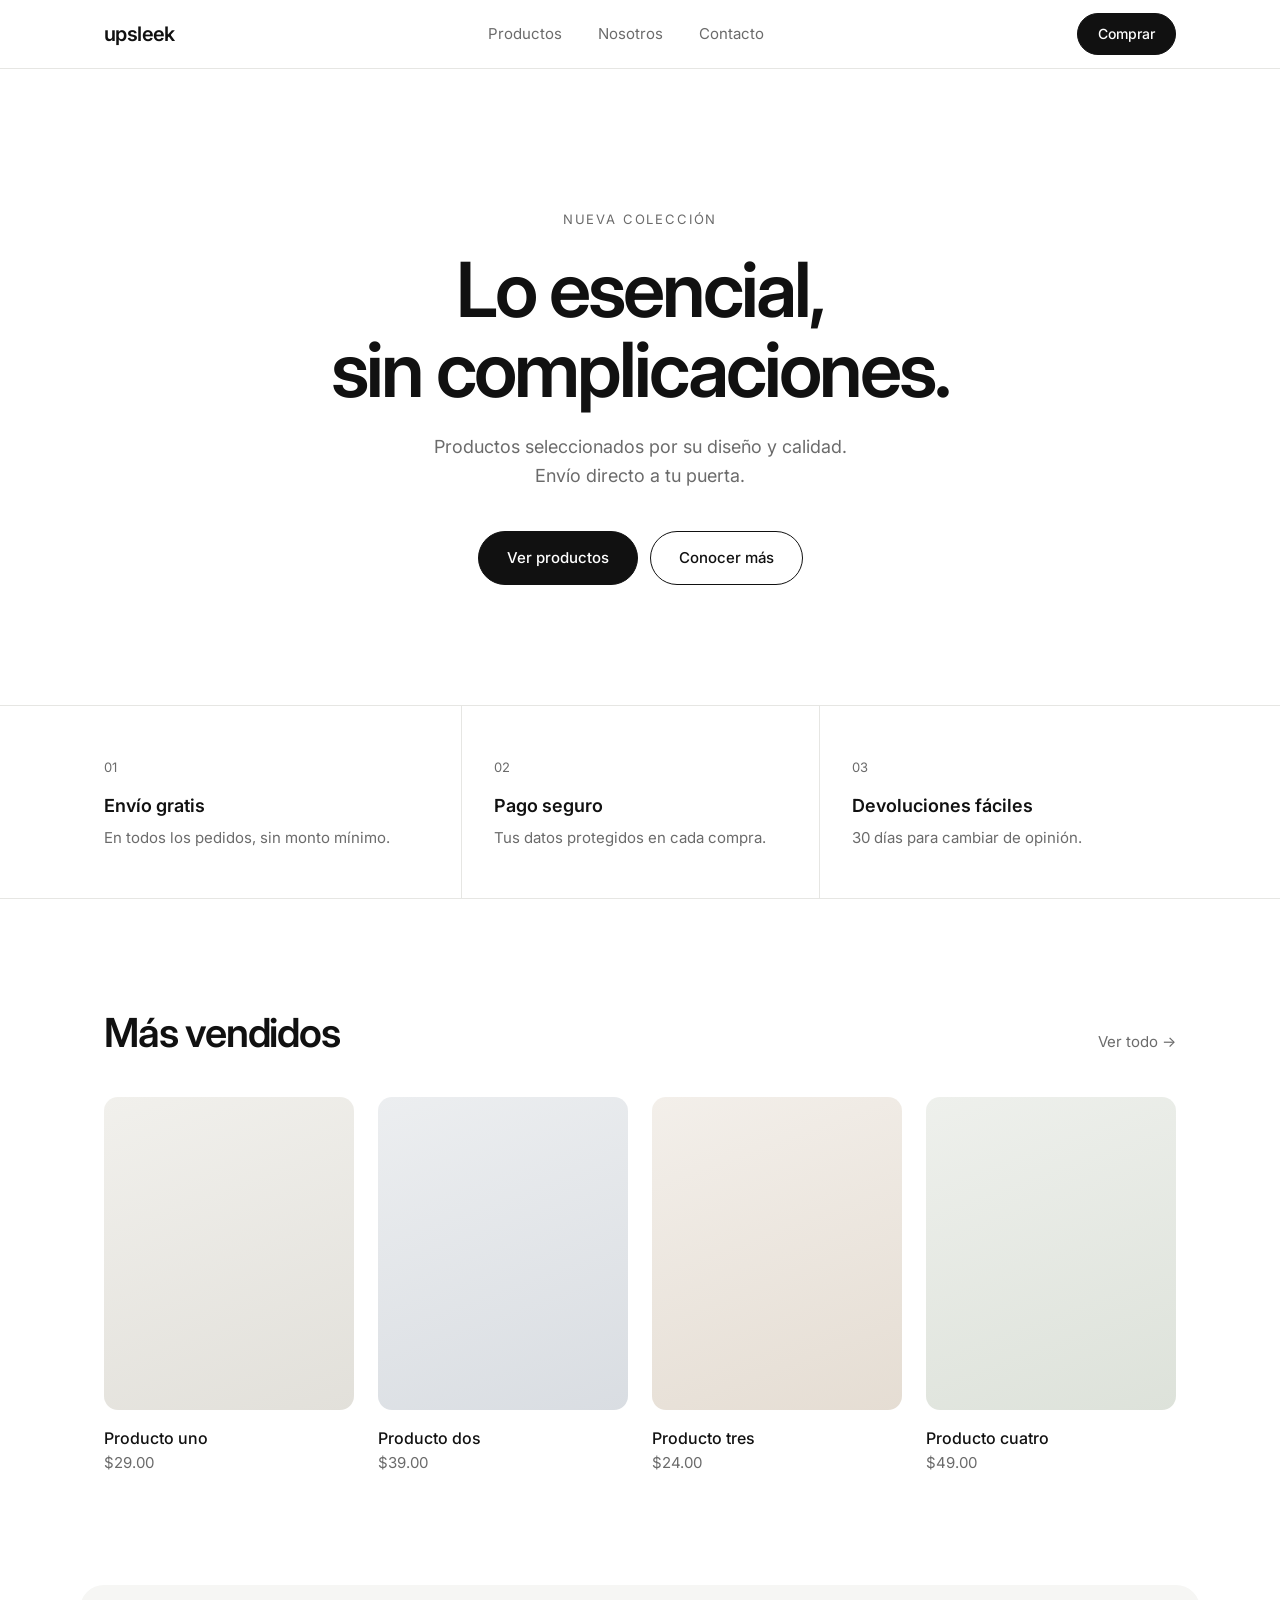
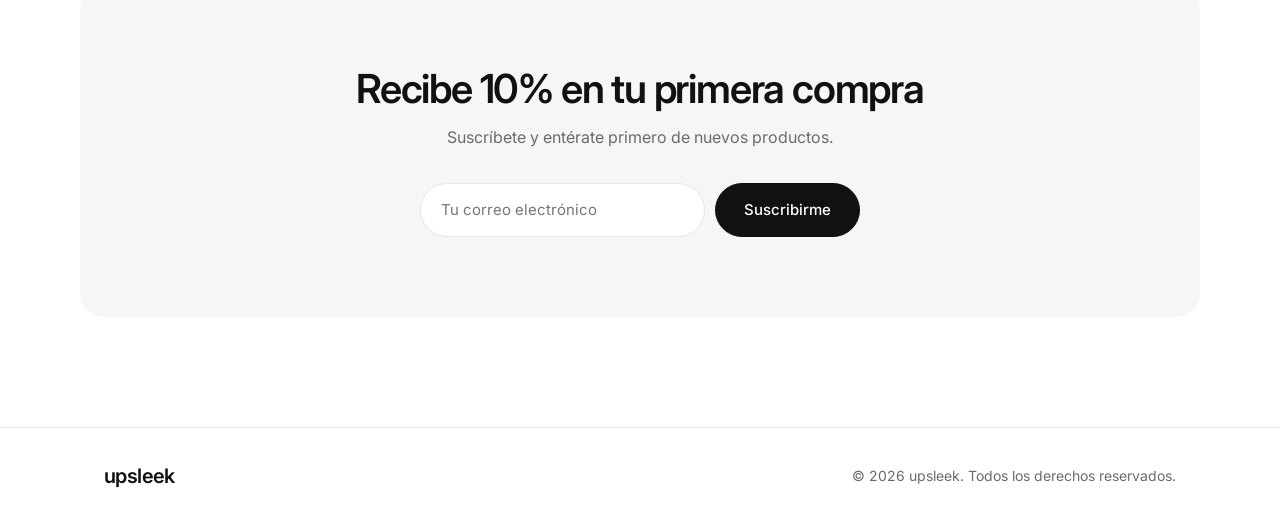
==== index.html @ 255a9064 "Add minimalist landing page for upsleek Co-Authored-By: Claude Opus 5.5 <noreply@anthropic.com> Clau" ====
<!DOCTYPE html>
<html lang="es">
<head>
  <meta charset="UTF-8">
  <meta name="viewport" content="width=device-width, initial-scale=1.0">
  <title>upsleek — Productos esenciales, diseño simple</title>
  <meta name="description" content="upsleek: productos seleccionados con diseño minimalista y envío a todo el país.">
  <link rel="preconnect" href="https://fonts.googleapis.com">
  <link rel="preconnect" href="https://fonts.gstatic.com" crossorigin>
  <link href="https://fonts.googleapis.com/css2?family=Inter:wght@400;500;600&display=swap" rel="stylesheet">
  <link rel="stylesheet" href="styles.css">
</head>
<body>

  <header class="nav">
    <div class="container nav__inner">
      <a href="#" class="logo">upsleek</a>
      <nav class="nav__links">
        <a href="#productos">Productos</a>
        <a href="#nosotros">Nosotros</a>
        <a href="#contacto">Contacto</a>
      </nav>
      <a href="#productos" class="btn btn--small">Comprar</a>
    </div>
  </header>

  <main>
    <!-- Hero -->
    <section class="hero">
      <div class="container hero__inner">
        <p class="eyebrow">Nueva colección</p>
        <h1>Lo esencial,<br>sin complicaciones.</h1>
        <p class="hero__text">
          Productos seleccionados por su diseño y calidad. Envío directo a tu puerta.
        </p>
        <div class="hero__actions">
          <a href="#productos" class="btn">Ver productos</a>
          <a href="#nosotros" class="btn btn--ghost">Conocer más</a>
        </div>
      </div>
    </section>

    <!-- Beneficios -->
    <section class="features" id="nosotros">
      <div class="container features__grid">
        <div class="feature">
          <span class="feature__num">01</span>
          <h3>Envío gratis</h3>
          <p>En todos los pedidos, sin monto mínimo.</p>
        </div>
        <div class="feature">
          <span class="feature__num">02</span>
          <h3>Pago seguro</h3>
          <p>Tus datos protegidos en cada compra.</p>
        </div>
        <div class="feature">
          <span class="feature__num">03</span>
          <h3>Devoluciones fáciles</h3>
          <p>30 días para cambiar de opinión.</p>
        </div>
      </div>
    </section>

    <!-- Productos -->
    <section class="products" id="productos">
      <div class="container">
        <div class="section-head">
          <h2>Más vendidos</h2>
          <a href="#" class="link">Ver todo →</a>
        </div>
        <div class="products__grid">
          <article class="product">
            <div class="product__img product__img--1"></div>
            <h3>Producto uno</h3>
            <p class="product__price">$29.00</p>
          </article>
          <article class="product">
            <div class="product__img product__img--2"></div>
            <h3>Producto dos</h3>
            <p class="product__price">$39.00</p>
          </article>
          <article class="product">
            <div class="product__img product__img--3"></div>
            <h3>Producto tres</h3>
            <p class="product__price">$24.00</p>
          </article>
          <article class="product">
            <div class="product__img product__img--4"></div>
            <h3>Producto cuatro</h3>
            <p class="product__price">$49.00</p>
          </article>
        </div>
      </div>
    </section>

    <!-- Newsletter -->
    <section class="cta" id="contacto">
      <div class="container cta__inner">
        <h2>Recibe 10% en tu primera compra</h2>
        <p>Suscríbete y entérate primero de nuevos productos.</p>
        <form class="cta__form" onsubmit="event.preventDefault(); this.innerHTML = '<p class=&quot;cta__thanks&quot;>¡Gracias por suscribirte!</p>';">
          <input type="email" placeholder="Tu correo electrónico" required aria-label="Correo electrónico">
          <button type="submit" class="btn">Suscribirme</button>
        </form>
      </div>
    </section>
  </main>

  <footer class="footer">
    <div class="container footer__inner">
      <span class="logo">upsleek</span>
      <p>© 2026 upsleek. Todos los derechos reservados.</p>
    </div>
  </footer>

</body>
</html>
---- styles.css ----
:root {
  --bg: #ffffff;
  --bg-soft: #f6f6f4;
  --text: #111111;
  --muted: #6b6b6b;
  --border: #e6e6e3;
  --radius: 14px;
  --max: 1120px;
}

* { box-sizing: border-box; margin: 0; padding: 0; }

html { scroll-behavior: smooth; }

body {
  font-family: "Inter", system-ui, -apple-system, sans-serif;
  background: var(--bg);
  color: var(--text);
  line-height: 1.6;
  -webkit-font-smoothing: antialiased;
}

a { color: inherit; text-decoration: none; }

.container {
  width: 100%;
  max-width: var(--max);
  margin: 0 auto;
  padding: 0 24px;
}

/* Botones */
.btn {
  display: inline-block;
  background: var(--text);
  color: var(--bg);
  border: 1px solid var(--text);
  padding: 14px 28px;
  border-radius: 999px;
  font: inherit;
  font-weight: 500;
  font-size: 15px;
  cursor: pointer;
  transition: opacity .2s ease, background .2s ease, color .2s ease;
}
.btn:hover { opacity: .85; }
.btn--small { padding: 9px 20px; font-size: 14px; }
.btn--ghost { background: transparent; color: var(--text); }
.btn--ghost:hover { background: var(--text); color: var(--bg); opacity: 1; }

/* Navegación */
.nav {
  position: sticky;
  top: 0;
  z-index: 10;
  background: rgba(255, 255, 255, .85);
  backdrop-filter: blur(10px);
  border-bottom: 1px solid var(--border);
}
.nav__inner {
  display: flex;
  align-items: center;
  justify-content: space-between;
  height: 68px;
}
.logo {
  font-weight: 600;
  font-size: 20px;
  letter-spacing: -0.03em;
}
.nav__links { display: flex; gap: 36px; }
.nav__links a { font-size: 15px; color: var(--muted); transition: color .2s; }
.nav__links a:hover { color: var(--text); }

/* Hero */
.hero { padding: 140px 0 120px; text-align: center; }
.eyebrow {
  font-size: 13px;
  text-transform: uppercase;
  letter-spacing: .14em;
  color: var(--muted);
  margin-bottom: 20px;
}
.hero h1 {
  font-size: clamp(40px, 7vw, 76px);
  font-weight: 600;
  line-height: 1.05;
  letter-spacing: -0.04em;
}
.hero__text {
  max-width: 460px;
  margin: 24px auto 40px;
  font-size: 18px;
  color: var(--muted);
}
.hero__actions { display: flex; gap: 12px; justify-content: center; flex-wrap: wrap; }

/* Beneficios */
.features {
  border-top: 1px solid var(--border);
  border-bottom: 1px solid var(--border);
}
.features__grid {
  display: grid;
  grid-template-columns: repeat(3, 1fr);
}
.feature { padding: 48px 32px; }
.feature:first-child { padding-left: 0; }
.feature + .feature { border-left: 1px solid var(--border); }
.feature__num { font-size: 13px; color: var(--muted); }
.feature h3 { font-size: 18px; font-weight: 600; margin: 12px 0 6px; }
.feature p { color: var(--muted); font-size: 15px; }

/* Productos */
.products { padding: 110px 0; }
.section-head {
  display: flex;
  align-items: baseline;
  justify-content: space-between;
  margin-bottom: 40px;
}
.section-head h2, .cta h2 {
  font-size: clamp(28px, 4vw, 40px);
  font-weight: 600;
  line-height: 1.2;
  letter-spacing: -0.03em;
}
.link { font-size: 15px; color: var(--muted); }
.link:hover { color: var(--text); }

.products__grid {
  display: grid;
  grid-template-columns: repeat(4, 1fr);
  gap: 24px;
}
.product { cursor: pointer; }
.product__img {
  aspect-ratio: 4 / 5;
  border-radius: var(--radius);
  background: var(--bg-soft);
  margin-bottom: 16px;
  transition: transform .4s ease;
}
.product:hover .product__img { transform: scale(1.02); }
/* Reemplaza estos fondos con imágenes reales: background: url('img/producto.jpg') center/cover; */
.product__img--1 { background: linear-gradient(160deg, #f1f0ec, #e2e0da); }
.product__img--2 { background: linear-gradient(160deg, #eceef0, #d9dde2); }
.product__img--3 { background: linear-gradient(160deg, #f3efea, #e5ddd3); }
.product__img--4 { background: linear-gradient(160deg, #eef0ec, #dde2da); }
.product h3 { font-size: 16px; font-weight: 500; }
.product__price { color: var(--muted); font-size: 15px; }

/* Newsletter */
.cta { padding: 0 0 110px; }
.cta__inner {
  background: var(--bg-soft);
  border-radius: 24px;
  padding: 80px 24px;
  text-align: center;
}
.cta__inner > p { color: var(--muted); margin: 12px 0 32px; }
.cta__form {
  display: flex;
  gap: 10px;
  max-width: 440px;
  margin: 0 auto;
}
.cta__form input {
  flex: 1;
  min-width: 0;
  padding: 14px 20px;
  border: 1px solid var(--border);
  border-radius: 999px;
  background: var(--bg);
  font: inherit;
  font-size: 15px;
  outline: none;
}
.cta__form input:focus { border-color: var(--text); }
.cta__thanks { width: 100%; font-weight: 500; }

/* Footer */
.footer { border-top: 1px solid var(--border); padding: 32px 0; }
.footer__inner {
  display: flex;
  justify-content: space-between;
  align-items: center;
  gap: 16px;
}
.footer p { color: var(--muted); font-size: 14px; }

/* Responsive */
@media (max-width: 860px) {
  .products__grid { grid-template-columns: repeat(2, 1fr); }
  .features__grid { grid-template-columns: 1fr; }
  .feature + .feature { border-left: none; border-top: 1px solid var(--border); }
  .feature, .feature:first-child { padding: 32px 0; }
}

@media (max-width: 600px) {
  .nav__links { display: none; }
  .hero { padding: 96px 0 80px; }
  .products { padding: 80px 0; }
  .products__grid { gap: 16px; }
  .cta__inner { padding: 56px 20px; }
  .cta__form { flex-direction: column; }
  .footer__inner { flex-direction: column; text-align: center; }
}
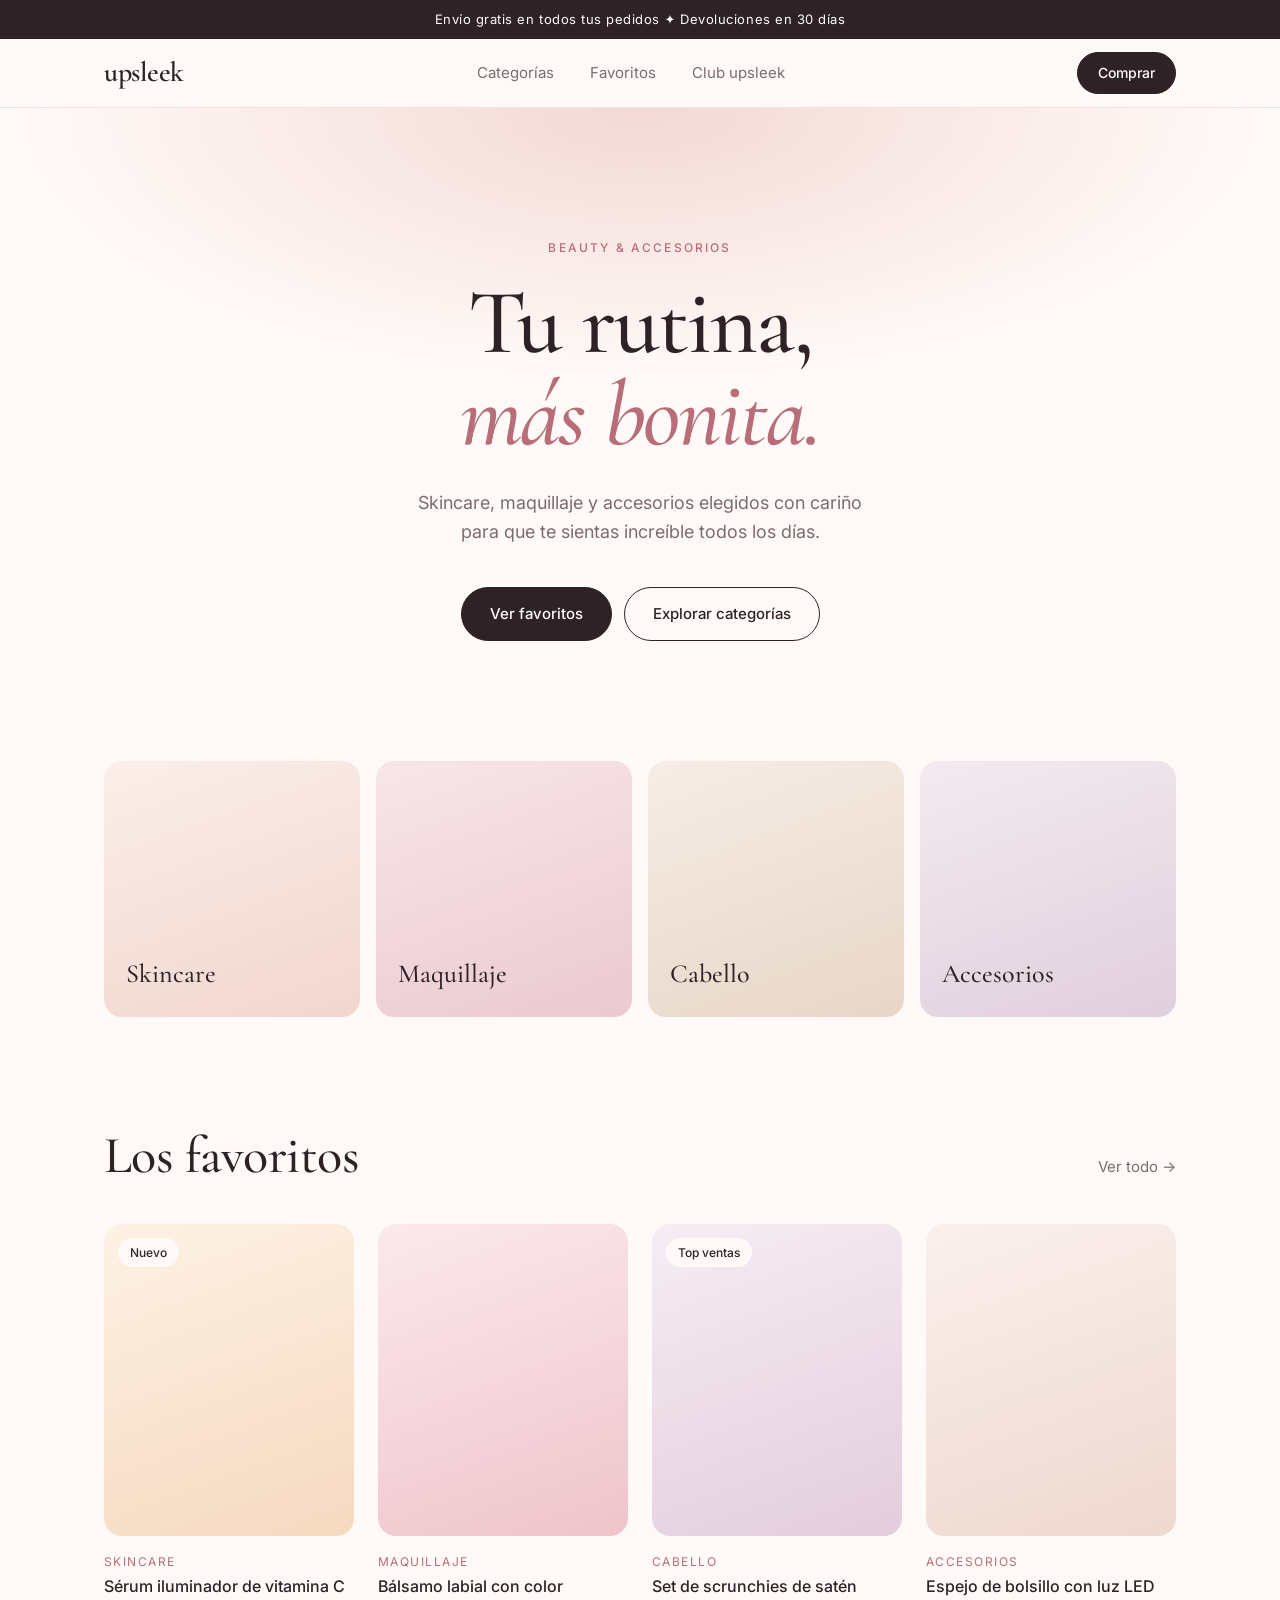
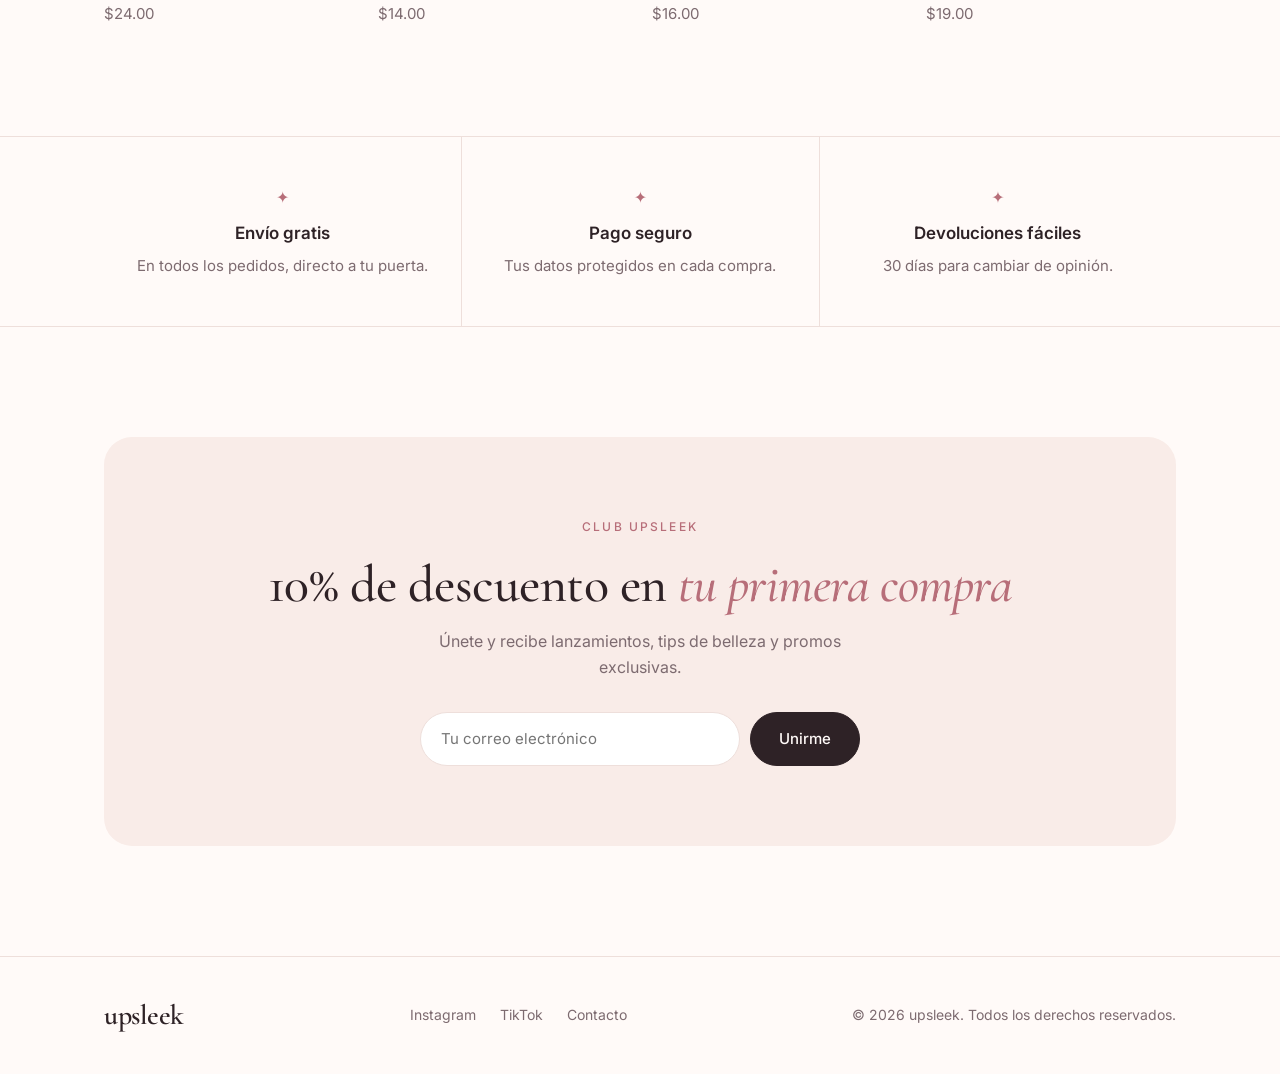
==== commit c65e8df5: "Restyle landing page for beauty and accessories niche Soft blush palette, serif headings, category g" ====
--- a/index.html
+++ b/index.html
@@ -3,22 +3,24 @@
 <head>
   <meta charset="UTF-8">
   <meta name="viewport" content="width=device-width, initial-scale=1.0">
-  <title>upsleek — Productos esenciales, diseño simple</title>
-  <meta name="description" content="upsleek: productos seleccionados con diseño minimalista y envío a todo el país.">
+  <title>upsleek — Beauty & accesorios</title>
+  <meta name="description" content="upsleek: productos de belleza, skincare y accesorios seleccionados para ti. Envío directo a tu puerta.">
   <link rel="preconnect" href="https://fonts.googleapis.com">
   <link rel="preconnect" href="https://fonts.gstatic.com" crossorigin>
-  <link href="https://fonts.googleapis.com/css2?family=Inter:wght@400;500;600&display=swap" rel="stylesheet">
+  <link href="https://fonts.googleapis.com/css2?family=Cormorant+Garamond:ital,wght@0,500;0,600;1,500&family=Inter:wght@400;500;600&display=swap" rel="stylesheet">
   <link rel="stylesheet" href="styles.css">
 </head>
 <body>
+
+  <div class="announcement">Envío gratis en todos tus pedidos ✦ Devoluciones en 30 días</div>
 
   <header class="nav">
     <div class="container nav__inner">
       <a href="#" class="logo">upsleek</a>
       <nav class="nav__links">
-        <a href="#productos">Productos</a>
-        <a href="#nosotros">Nosotros</a>
-        <a href="#contacto">Contacto</a>
+        <a href="#categorias">Categorías</a>
+        <a href="#productos">Favoritos</a>
+        <a href="#contacto">Club upsleek</a>
       </nav>
       <a href="#productos" class="btn btn--small">Comprar</a>
     </div>
@@ -28,35 +30,34 @@
     <!-- Hero -->
     <section class="hero">
       <div class="container hero__inner">
-        <p class="eyebrow">Nueva colección</p>
-        <h1>Lo esencial,<br>sin complicaciones.</h1>
+        <p class="eyebrow">Beauty &amp; accesorios</p>
+        <h1>Tu rutina,<br><em>más bonita.</em></h1>
         <p class="hero__text">
-          Productos seleccionados por su diseño y calidad. Envío directo a tu puerta.
+          Skincare, maquillaje y accesorios elegidos con cariño para que te sientas increíble todos los días.
         </p>
         <div class="hero__actions">
-          <a href="#productos" class="btn">Ver productos</a>
-          <a href="#nosotros" class="btn btn--ghost">Conocer más</a>
+          <a href="#productos" class="btn">Ver favoritos</a>
+          <a href="#categorias" class="btn btn--ghost">Explorar categorías</a>
         </div>
       </div>
     </section>
 
-    <!-- Beneficios -->
-    <section class="features" id="nosotros">
-      <div class="container features__grid">
-        <div class="feature">
-          <span class="feature__num">01</span>
-          <h3>Envío gratis</h3>
-          <p>En todos los pedidos, sin monto mínimo.</p>
-        </div>
-        <div class="feature">
-          <span class="feature__num">02</span>
-          <h3>Pago seguro</h3>
-          <p>Tus datos protegidos en cada compra.</p>
-        </div>
-        <div class="feature">
-          <span class="feature__num">03</span>
-          <h3>Devoluciones fáciles</h3>
-          <p>30 días para cambiar de opinión.</p>
+    <!-- Categorías -->
+    <section class="categories" id="categorias">
+      <div class="container">
+        <div class="categories__grid">
+          <a href="#productos" class="category category--1">
+            <span>Skincare</span>
+          </a>
+          <a href="#productos" class="category category--2">
+            <span>Maquillaje</span>
+          </a>
+          <a href="#productos" class="category category--3">
+            <span>Cabello</span>
+          </a>
+          <a href="#productos" class="category category--4">
+            <span>Accesorios</span>
+          </a>
         </div>
       </div>
     </section>
@@ -65,43 +66,71 @@
     <section class="products" id="productos">
       <div class="container">
         <div class="section-head">
-          <h2>Más vendidos</h2>
+          <h2>Los favoritos</h2>
           <a href="#" class="link">Ver todo →</a>
         </div>
         <div class="products__grid">
           <article class="product">
-            <div class="product__img product__img--1"></div>
-            <h3>Producto uno</h3>
-            <p class="product__price">$29.00</p>
+            <div class="product__img product__img--1"><span class="tag">Nuevo</span></div>
+            <p class="product__cat">Skincare</p>
+            <h3>Sérum iluminador de vitamina C</h3>
+            <p class="product__price">$24.00</p>
           </article>
           <article class="product">
             <div class="product__img product__img--2"></div>
-            <h3>Producto dos</h3>
-            <p class="product__price">$39.00</p>
+            <p class="product__cat">Maquillaje</p>
+            <h3>Bálsamo labial con color</h3>
+            <p class="product__price">$14.00</p>
           </article>
           <article class="product">
-            <div class="product__img product__img--3"></div>
-            <h3>Producto tres</h3>
-            <p class="product__price">$24.00</p>
+            <div class="product__img product__img--3"><span class="tag">Top ventas</span></div>
+            <p class="product__cat">Cabello</p>
+            <h3>Set de scrunchies de satén</h3>
+            <p class="product__price">$16.00</p>
           </article>
           <article class="product">
             <div class="product__img product__img--4"></div>
-            <h3>Producto cuatro</h3>
-            <p class="product__price">$49.00</p>
+            <p class="product__cat">Accesorios</p>
+            <h3>Espejo de bolsillo con luz LED</h3>
+            <p class="product__price">$19.00</p>
           </article>
+        </div>
+      </div>
+    </section>
+
+    <!-- Beneficios -->
+    <section class="features">
+      <div class="container features__grid">
+        <div class="feature">
+          <span class="feature__icon">✦</span>
+          <h3>Envío gratis</h3>
+          <p>En todos los pedidos, directo a tu puerta.</p>
+        </div>
+        <div class="feature">
+          <span class="feature__icon">✦</span>
+          <h3>Pago seguro</h3>
+          <p>Tus datos protegidos en cada compra.</p>
+        </div>
+        <div class="feature">
+          <span class="feature__icon">✦</span>
+          <h3>Devoluciones fáciles</h3>
+          <p>30 días para cambiar de opinión.</p>
         </div>
       </div>
     </section>
 
     <!-- Newsletter -->
     <section class="cta" id="contacto">
-      <div class="container cta__inner">
-        <h2>Recibe 10% en tu primera compra</h2>
-        <p>Suscríbete y entérate primero de nuevos productos.</p>
-        <form class="cta__form" onsubmit="event.preventDefault(); this.innerHTML = '<p class=&quot;cta__thanks&quot;>¡Gracias por suscribirte!</p>';">
-          <input type="email" placeholder="Tu correo electrónico" required aria-label="Correo electrónico">
-          <button type="submit" class="btn">Suscribirme</button>
-        </form>
+      <div class="container">
+        <div class="cta__inner">
+          <p class="eyebrow">Club upsleek</p>
+          <h2>10% de descuento en <em>tu primera compra</em></h2>
+          <p class="cta__text">Únete y recibe lanzamientos, tips de belleza y promos exclusivas.</p>
+          <form class="cta__form" onsubmit="event.preventDefault(); this.innerHTML = '<p class=&quot;cta__thanks&quot;>¡Bienvenida al club! Revisa tu correo ✦</p>';">
+            <input type="email" placeholder="Tu correo electrónico" required aria-label="Correo electrónico">
+            <button type="submit" class="btn">Unirme</button>
+          </form>
+        </div>
       </div>
     </section>
   </main>
@@ -109,6 +138,11 @@
   <footer class="footer">
     <div class="container footer__inner">
       <span class="logo">upsleek</span>
+      <nav class="footer__links">
+        <a href="#">Instagram</a>
+        <a href="#">TikTok</a>
+        <a href="#">Contacto</a>
+      </nav>
       <p>© 2026 upsleek. Todos los derechos reservados.</p>
     </div>
   </footer>
--- a/styles.css
+++ b/styles.css
@@ -1,11 +1,14 @@
 :root {
-  --bg: #ffffff;
-  --bg-soft: #f6f6f4;
-  --text: #111111;
-  --muted: #6b6b6b;
-  --border: #e6e6e3;
-  --radius: 14px;
+  --bg: #fffaf8;          /* crema */
+  --bg-soft: #f9ece8;     /* rosa muy suave */
+  --blush: #f3d9d4;       /* rosa pálido */
+  --accent: #b76e79;      /* rosa empolvado */
+  --text: #2e2226;        /* ciruela oscuro */
+  --muted: #7d6b70;
+  --border: #eedfdb;
+  --radius: 18px;
   --max: 1120px;
+  --serif: "Cormorant Garamond", Georgia, serif;
 }
 
 * { box-sizing: border-box; margin: 0; padding: 0; }
@@ -21,6 +24,8 @@
 }
 
 a { color: inherit; text-decoration: none; }
+
+em { font-style: italic; color: var(--accent); }
 
 .container {
   width: 100%;
@@ -41,19 +46,29 @@
   font-weight: 500;
   font-size: 15px;
   cursor: pointer;
-  transition: opacity .2s ease, background .2s ease, color .2s ease;
-}
-.btn:hover { opacity: .85; }
+  transition: background .2s ease, color .2s ease, border-color .2s ease;
+}
+.btn:hover { background: var(--accent); border-color: var(--accent); }
 .btn--small { padding: 9px 20px; font-size: 14px; }
 .btn--ghost { background: transparent; color: var(--text); }
-.btn--ghost:hover { background: var(--text); color: var(--bg); opacity: 1; }
+.btn--ghost:hover { background: var(--text); border-color: var(--text); color: var(--bg); }
+
+/* Barra de anuncio */
+.announcement {
+  background: var(--text);
+  color: var(--bg);
+  text-align: center;
+  font-size: 13px;
+  letter-spacing: .04em;
+  padding: 9px 16px;
+}
 
 /* Navegación */
 .nav {
   position: sticky;
   top: 0;
   z-index: 10;
-  background: rgba(255, 255, 255, .85);
+  background: rgba(255, 250, 248, .88);
   backdrop-filter: blur(10px);
   border-bottom: 1px solid var(--border);
 }
@@ -64,36 +79,127 @@
   height: 68px;
 }
 .logo {
+  font-family: var(--serif);
   font-weight: 600;
-  font-size: 20px;
-  letter-spacing: -0.03em;
+  font-size: 28px;
+  letter-spacing: -0.01em;
 }
 .nav__links { display: flex; gap: 36px; }
 .nav__links a { font-size: 15px; color: var(--muted); transition: color .2s; }
-.nav__links a:hover { color: var(--text); }
+.nav__links a:hover { color: var(--accent); }
 
 /* Hero */
-.hero { padding: 140px 0 120px; text-align: center; }
+.hero {
+  padding: 130px 0 120px;
+  text-align: center;
+  background: radial-gradient(ellipse 70% 60% at 50% 0%, var(--blush), transparent 70%);
+}
 .eyebrow {
-  font-size: 13px;
+  font-size: 12px;
   text-transform: uppercase;
-  letter-spacing: .14em;
-  color: var(--muted);
+  letter-spacing: .18em;
+  color: var(--accent);
+  font-weight: 500;
   margin-bottom: 20px;
 }
 .hero h1 {
-  font-size: clamp(40px, 7vw, 76px);
-  font-weight: 600;
-  line-height: 1.05;
-  letter-spacing: -0.04em;
+  font-family: var(--serif);
+  font-size: clamp(48px, 8vw, 92px);
+  font-weight: 500;
+  line-height: 1;
+  letter-spacing: -0.02em;
 }
 .hero__text {
-  max-width: 460px;
-  margin: 24px auto 40px;
+  max-width: 480px;
+  margin: 28px auto 40px;
   font-size: 18px;
   color: var(--muted);
 }
 .hero__actions { display: flex; gap: 12px; justify-content: center; flex-wrap: wrap; }
+
+/* Categorías */
+.categories__grid {
+  display: grid;
+  grid-template-columns: repeat(4, 1fr);
+  gap: 16px;
+}
+.category {
+  aspect-ratio: 1 / 1;
+  border-radius: var(--radius);
+  display: flex;
+  align-items: flex-end;
+  padding: 22px;
+  transition: transform .3s ease;
+}
+.category:hover { transform: translateY(-4px); }
+.category span {
+  font-family: var(--serif);
+  font-size: 26px;
+  font-weight: 500;
+}
+/* Reemplaza estos fondos con fotos: background: url('img/skincare.jpg') center/cover; */
+.category--1 { background: linear-gradient(160deg, #fbeee9, #f2d6cf); }
+.category--2 { background: linear-gradient(160deg, #f8e6ea, #ebc9d1); }
+.category--3 { background: linear-gradient(160deg, #f6ede6, #e8d6c8); }
+.category--4 { background: linear-gradient(160deg, #f3ebf1, #e0cfdc); }
+
+/* Productos */
+.products { padding: 110px 0; }
+.section-head {
+  display: flex;
+  align-items: baseline;
+  justify-content: space-between;
+  margin-bottom: 40px;
+}
+.section-head h2, .cta h2 {
+  font-family: var(--serif);
+  font-size: clamp(34px, 5vw, 52px);
+  font-weight: 500;
+  line-height: 1.1;
+  letter-spacing: -0.01em;
+}
+.link { font-size: 15px; color: var(--muted); }
+.link:hover { color: var(--accent); }
+
+.products__grid {
+  display: grid;
+  grid-template-columns: repeat(4, 1fr);
+  gap: 24px;
+}
+.product { cursor: pointer; }
+.product__img {
+  position: relative;
+  aspect-ratio: 4 / 5;
+  border-radius: var(--radius);
+  margin-bottom: 16px;
+  transition: transform .4s ease;
+}
+.product:hover .product__img { transform: scale(1.02); }
+/* Reemplaza estos fondos con fotos: background: url('img/producto.jpg') center/cover; */
+.product__img--1 { background: linear-gradient(160deg, #fdf1e4, #f6d9c0); }
+.product__img--2 { background: linear-gradient(160deg, #fbe9ec, #efc4cc); }
+.product__img--3 { background: linear-gradient(160deg, #f6edf3, #e3cddd); }
+.product__img--4 { background: linear-gradient(160deg, #fbf0ec, #eed8d0); }
+.tag {
+  position: absolute;
+  top: 14px;
+  left: 14px;
+  background: var(--bg);
+  color: var(--text);
+  font-size: 12px;
+  font-weight: 500;
+  padding: 5px 12px;
+  border-radius: 999px;
+}
+.product__cat {
+  font-size: 12px;
+  text-transform: uppercase;
+  letter-spacing: .12em;
+  color: var(--accent);
+  margin-bottom: 4px;
+}
+.product h3 { font-size: 16px; font-weight: 500; line-height: 1.4; }
+.product__price { color: var(--muted); font-size: 15px; margin-top: 4px; }
 
 /* Beneficios */
 .features {
@@ -104,61 +210,21 @@
   display: grid;
   grid-template-columns: repeat(3, 1fr);
 }
-.feature { padding: 48px 32px; }
-.feature:first-child { padding-left: 0; }
+.feature { padding: 48px 32px; text-align: center; }
 .feature + .feature { border-left: 1px solid var(--border); }
-.feature__num { font-size: 13px; color: var(--muted); }
-.feature h3 { font-size: 18px; font-weight: 600; margin: 12px 0 6px; }
+.feature__icon { color: var(--accent); font-size: 16px; }
+.feature h3 { font-size: 17px; font-weight: 600; margin: 10px 0 6px; }
 .feature p { color: var(--muted); font-size: 15px; }
 
-/* Productos */
-.products { padding: 110px 0; }
-.section-head {
-  display: flex;
-  align-items: baseline;
-  justify-content: space-between;
-  margin-bottom: 40px;
-}
-.section-head h2, .cta h2 {
-  font-size: clamp(28px, 4vw, 40px);
-  font-weight: 600;
-  line-height: 1.2;
-  letter-spacing: -0.03em;
-}
-.link { font-size: 15px; color: var(--muted); }
-.link:hover { color: var(--text); }
-
-.products__grid {
-  display: grid;
-  grid-template-columns: repeat(4, 1fr);
-  gap: 24px;
-}
-.product { cursor: pointer; }
-.product__img {
-  aspect-ratio: 4 / 5;
-  border-radius: var(--radius);
-  background: var(--bg-soft);
-  margin-bottom: 16px;
-  transition: transform .4s ease;
-}
-.product:hover .product__img { transform: scale(1.02); }
-/* Reemplaza estos fondos con imágenes reales: background: url('img/producto.jpg') center/cover; */
-.product__img--1 { background: linear-gradient(160deg, #f1f0ec, #e2e0da); }
-.product__img--2 { background: linear-gradient(160deg, #eceef0, #d9dde2); }
-.product__img--3 { background: linear-gradient(160deg, #f3efea, #e5ddd3); }
-.product__img--4 { background: linear-gradient(160deg, #eef0ec, #dde2da); }
-.product h3 { font-size: 16px; font-weight: 500; }
-.product__price { color: var(--muted); font-size: 15px; }
-
 /* Newsletter */
-.cta { padding: 0 0 110px; }
+.cta { padding: 110px 0; }
 .cta__inner {
   background: var(--bg-soft);
-  border-radius: 24px;
+  border-radius: 28px;
   padding: 80px 24px;
   text-align: center;
 }
-.cta__inner > p { color: var(--muted); margin: 12px 0 32px; }
+.cta__text { color: var(--muted); margin: 16px auto 32px; max-width: 420px; }
 .cta__form {
   display: flex;
   gap: 10px;
@@ -171,38 +237,45 @@
   padding: 14px 20px;
   border: 1px solid var(--border);
   border-radius: 999px;
-  background: var(--bg);
+  background: #fff;
+  color: var(--text);
   font: inherit;
   font-size: 15px;
   outline: none;
 }
-.cta__form input:focus { border-color: var(--text); }
+.cta__form input:focus { border-color: var(--accent); }
 .cta__thanks { width: 100%; font-weight: 500; }
 
 /* Footer */
-.footer { border-top: 1px solid var(--border); padding: 32px 0; }
+.footer { border-top: 1px solid var(--border); padding: 36px 0; }
 .footer__inner {
   display: flex;
   justify-content: space-between;
   align-items: center;
   gap: 16px;
 }
+.footer__links { display: flex; gap: 24px; font-size: 14px; color: var(--muted); }
+.footer__links a:hover { color: var(--accent); }
 .footer p { color: var(--muted); font-size: 14px; }
 
 /* Responsive */
 @media (max-width: 860px) {
-  .products__grid { grid-template-columns: repeat(2, 1fr); }
+  .products__grid,
+  .categories__grid { grid-template-columns: repeat(2, 1fr); }
   .features__grid { grid-template-columns: 1fr; }
   .feature + .feature { border-left: none; border-top: 1px solid var(--border); }
-  .feature, .feature:first-child { padding: 32px 0; }
+  .feature { padding: 32px 0; }
+  .footer__inner { flex-direction: column; text-align: center; }
 }
 
 @media (max-width: 600px) {
   .nav__links { display: none; }
-  .hero { padding: 96px 0 80px; }
-  .products { padding: 80px 0; }
-  .products__grid { gap: 16px; }
+  .announcement { font-size: 11.5px; letter-spacing: .02em; padding: 8px 12px; }
+  .hero { padding: 88px 0 80px; }
+  .products, .cta { padding: 80px 0; }
+  .products__grid, .categories__grid { gap: 12px; }
+  .category { padding: 16px; }
+  .category span { font-size: 22px; }
   .cta__inner { padding: 56px 20px; }
   .cta__form { flex-direction: column; }
-  .footer__inner { flex-direction: column; text-align: center; }
-}
+}
